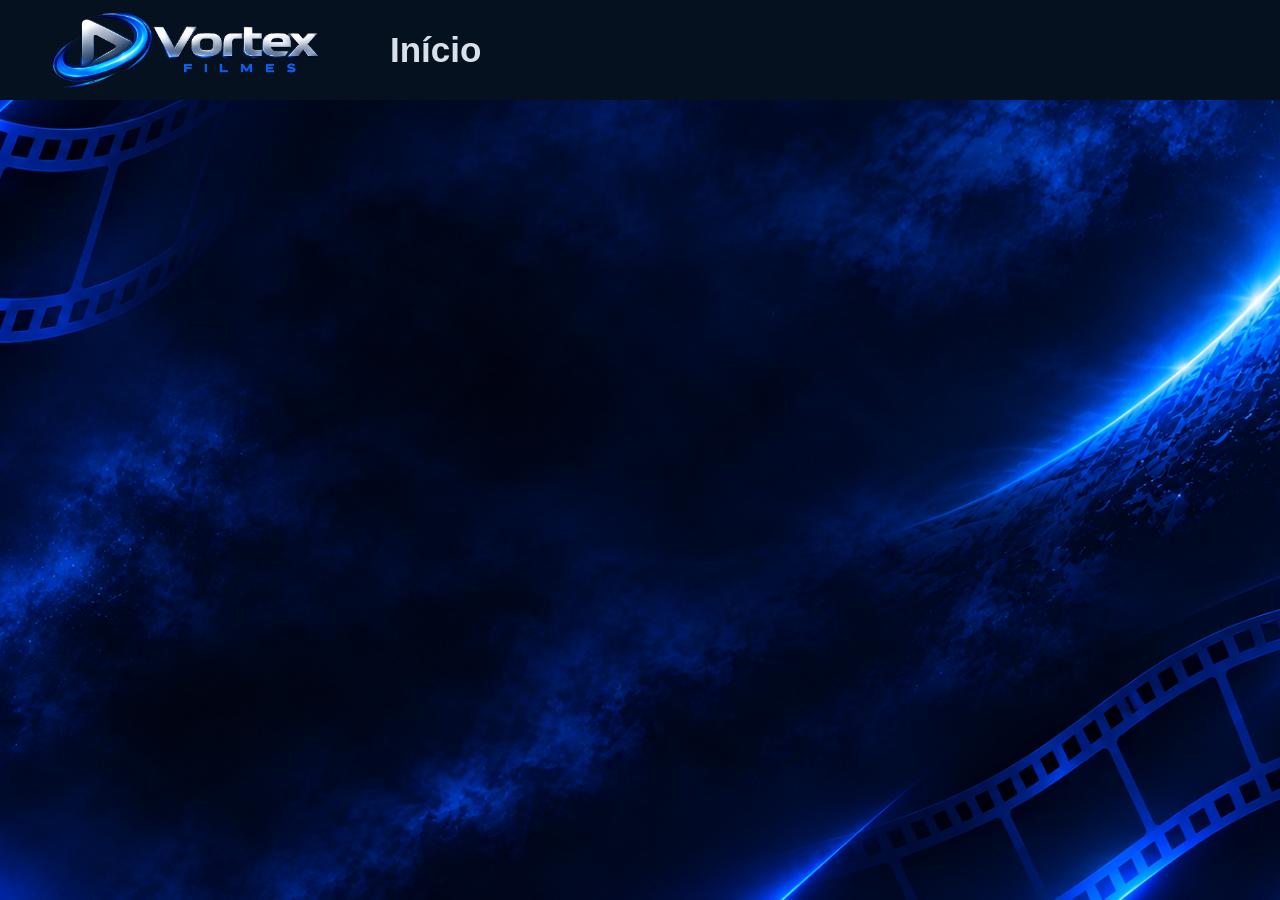
==== home.html @ 3ff37dae "refactor: organize project files and preserve original assets" ====
<!DOCTYPE html>
<html lang="pt-br">
<head>
    <meta charset="UTF-8">
    <meta name="viewport" content="width=device-width, initial-scale=1.0">
    <link rel="stylesheet" href="assets/styles/home.css">
    <title>Início | Vortex Filmes</title>
</head>
<body>
    <header>
        <img src="assets/images/branding/logo.png" alt="Logo Vortex">
        <p><a href="home.html">Início</a></p>
    </header>

    <main>
        <img src="assets/images/backgrounds/home.png" alt="Fundo">
    </main>


</body>
</html>
---- assets/styles/home.css ----
/* FORMATADO PARA DESKTOP */

* {
    margin: 0;
    padding: 0;
    box-sizing: border-box;
}

html, body {
    width: 100%;
    height: 100%;
    overflow-x: hidden;
    background-color: #000;
}

/* Cabeçalho configurado para aparecer na frente */
header {
    position: relative; /* Mantém o cabeçalho no fluxo normal da página */
    z-index: 10;        /* Garante que fique acima da imagem de fundo */
    background-color: #061120;
    height: 100px;
    width: 100vw;
    display: flex;
    align-items: center; /* Centraliza verticalmente a logo e o texto */
    color: #D9E0E9;
    gap: 70px;
}

header img {
    width: 270px;
    margin-left: 50px;
    object-fit: contain;
}

header a {
    text-decoration: none;
    color: #D9E0E9;
}

header p {
    font-family: Arial, Helvetica, sans-serif;
    font-weight: 700;
    font-size: 35px;
}

/* Imagem de fundo cobrindo a tela inteira atrás de tudo */
main img {
    position: absolute;
    top: 0;
    left: 0;
    width: 100vw;
    height: 100vh;
    object-fit: cover;
    z-index: 0; /* Fica no fundo */
}
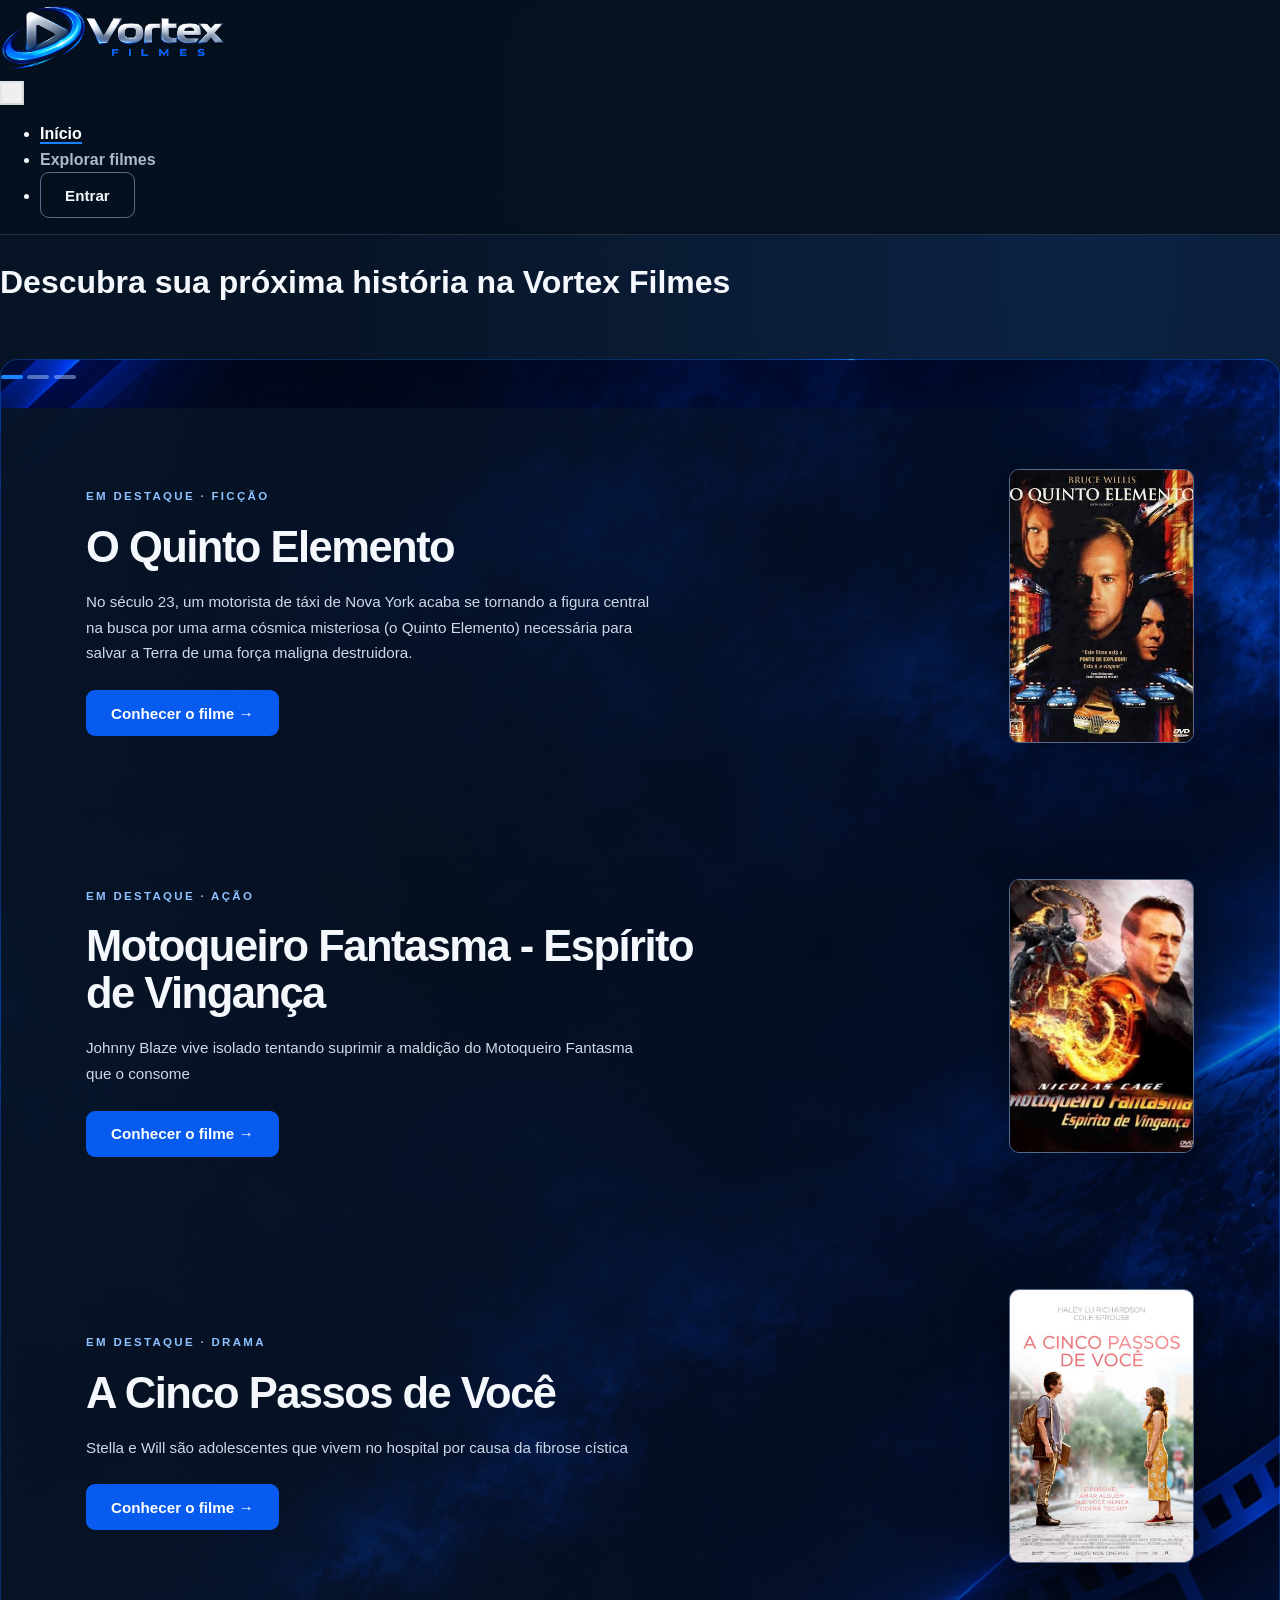
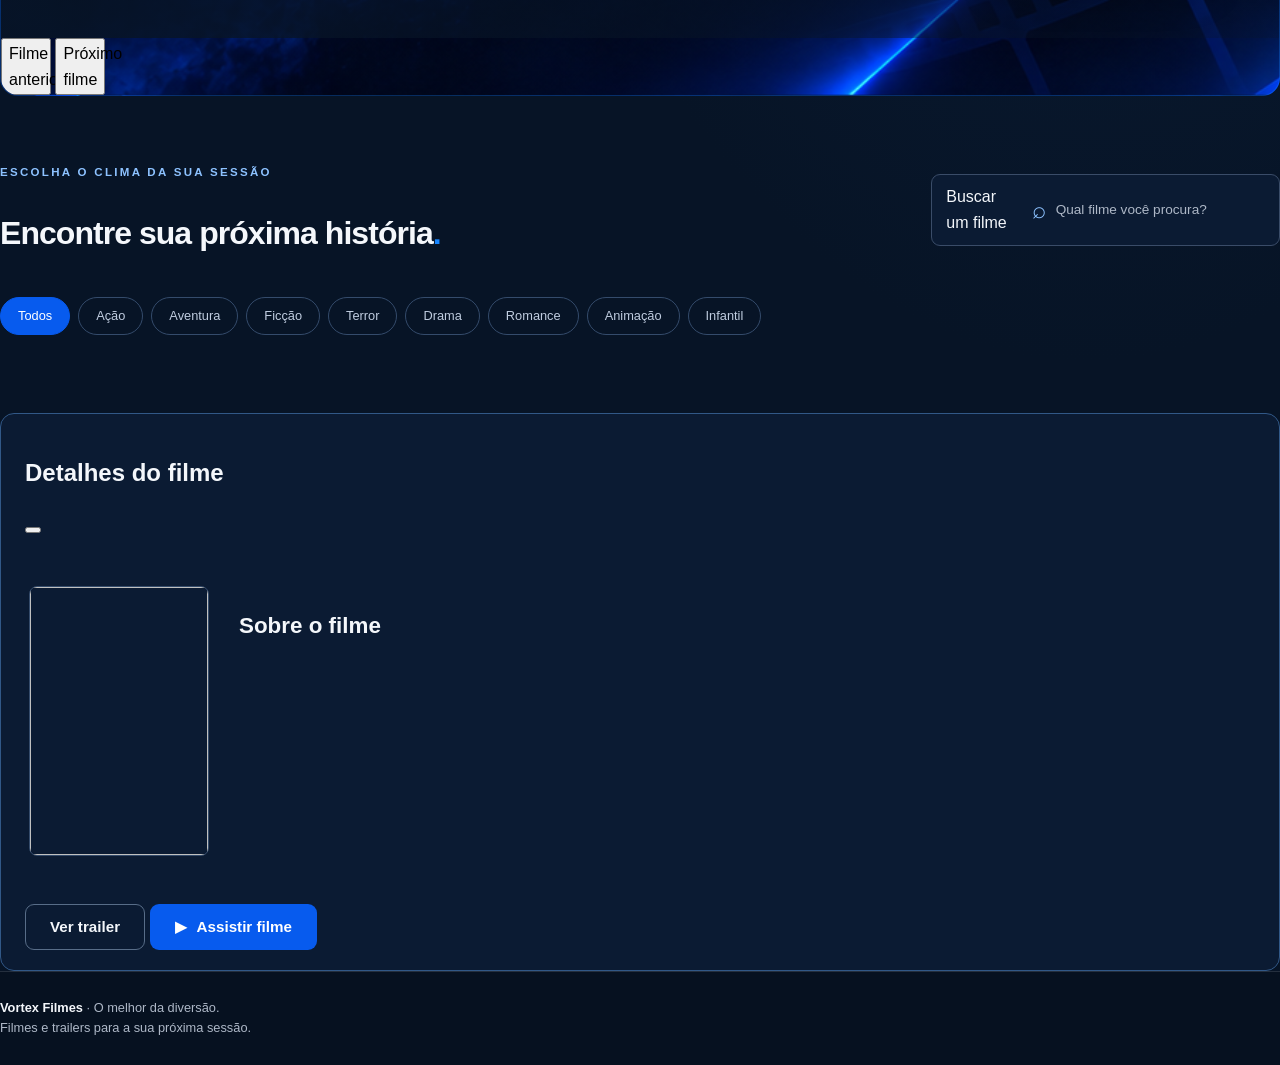
==== commit 874e22e8: "feat: complete responsive movie catalog and Portuguese video selection" ====
--- a/home.html
+++ b/home.html
@@ -1,21 +1,121 @@
 <!DOCTYPE html>
-<html lang="pt-br">
+<html lang="pt-BR" data-bs-theme="dark">
 <head>
     <meta charset="UTF-8">
     <meta name="viewport" content="width=device-width, initial-scale=1.0">
-    <link rel="stylesheet" href="assets/styles/home.css">
+    <meta name="description" content="Explore o catálogo da Vortex Filmes: ação, aventura, romance, terror e histórias para toda a família.">
     <title>Início | Vortex Filmes</title>
+    <link rel="stylesheet" href="vendor/bootstrap.min.css">
+    <link rel="stylesheet" href="css/main.css">
+    <link rel="stylesheet" href="css/home.css">
+    <script src="vendor/bootstrap.bundle.min.js" defer></script>
+    <script src="js/movies.js" defer></script>
+    <script src="js/home.js" defer></script>
 </head>
 <body>
-    <header>
-        <img src="assets/images/branding/logo.png" alt="Logo Vortex">
-        <p><a href="home.html">Início</a></p>
+    <a class="pular-conteudo" href="#catalogo">Pular para o catálogo</a>
+    <header class="cabecalho">
+        <nav class="navbar navbar-expand-md" aria-label="Navegação principal">
+            <div class="container">
+                <a class="marca" href="home.html" aria-label="Vortex Filmes, página inicial">
+                    <img src="images/logo.png" alt="Vortex Filmes" width="225" height="70">
+                </a>
+                <button class="navbar-toggler" type="button" data-bs-toggle="collapse" data-bs-target="#menu-principal" aria-controls="menu-principal" aria-expanded="false" aria-label="Abrir menu">
+                    <span class="navbar-toggler-icon"></span>
+                </button>
+                <div class="collapse navbar-collapse justify-content-end" id="menu-principal">
+                    <ul class="navbar-nav align-items-md-center">
+                        <li class="nav-item"><a class="nav-link" href="home.html" aria-current="page">Início</a></li>
+                        <li class="nav-item"><a class="nav-link" href="#catalogo">Explorar filmes</a></li>
+                        <li class="nav-item"><a class="botao-secundario" href="index.html">Entrar</a></li>
+                    </ul>
+                </div>
+            </div>
+        </nav>
     </header>
 
     <main>
-        <img src="assets/images/backgrounds/home.png" alt="Fundo">
+        <h1 class="visually-hidden">Descubra sua próxima história na Vortex Filmes</h1>
+        <div class="container">
+            <!-- O Bootstrap controla os slides, as setas e a navegação por toque. -->
+            <section class="secao-destaques" aria-label="Filmes em destaque">
+                <div id="carrossel-destaques" class="carousel slide" aria-roledescription="carrossel">
+                    <div class="carousel-indicators">
+                        <button type="button" data-bs-target="#carrossel-destaques" data-bs-slide-to="0" class="active" aria-current="true" aria-label="Destaque 1"></button>
+                        <button type="button" data-bs-target="#carrossel-destaques" data-bs-slide-to="1" aria-label="Destaque 2"></button>
+                        <button type="button" data-bs-target="#carrossel-destaques" data-bs-slide-to="2" aria-label="Destaque 3"></button>
+                    </div>
+                    <div class="carousel-inner" id="lista-destaques"></div>
+                    <button class="carousel-control-prev" type="button" data-bs-target="#carrossel-destaques" data-bs-slide="prev">
+                        <span class="carousel-control-prev-icon" aria-hidden="true"></span>
+                        <span class="visually-hidden">Filme anterior</span>
+                    </button>
+                    <button class="carousel-control-next" type="button" data-bs-target="#carrossel-destaques" data-bs-slide="next">
+                        <span class="carousel-control-next-icon" aria-hidden="true"></span>
+                        <span class="visually-hidden">Próximo filme</span>
+                    </button>
+                </div>
+            </section>
+
+            <section class="secao-catalogo" id="catalogo" aria-labelledby="titulo-catalogo">
+                <div class="cabecalho-catalogo">
+                    <div>
+                        <p class="sobretitulo">Escolha o clima da sua sessão</p>
+                        <h2 id="titulo-catalogo">Encontre sua próxima história<span class="texto-azul">.</span></h2>
+                        <p class="texto-secundario" id="contador-filmes" role="status" aria-live="polite"></p>
+                    </div>
+                    <form id="formulario-busca" class="busca-filmes" role="search">
+                        <label class="visually-hidden" for="busca">Buscar um filme</label>
+                        <span aria-hidden="true">⌕</span>
+                        <input type="search" id="busca" placeholder="Qual filme você procura?" autocomplete="off">
+                    </form>
+                </div>
+                <nav id="filtros-generos" class="filtros-generos" aria-label="Filtrar filmes por gênero"></nav>
+                <p id="nenhum-filme" class="nenhum-filme" hidden>Nenhum filme encontrado. Tente outro título ou escolha outro gênero.</p>
+                <div id="lista-filmes"></div>
+                <noscript><p>Ative o JavaScript para explorar os filmes e seus detalhes.</p></noscript>
+            </section>
+        </div>
     </main>
 
+    <!-- Uma única janela alterna entre sinopse e vídeo, sem sobrepor modais. -->
+    <div class="modal fade" id="janela-filme" tabindex="-1" aria-labelledby="titulo-filme" aria-hidden="true">
+        <div class="modal-dialog modal-xl modal-dialog-centered modal-dialog-scrollable">
+            <article class="modal-content">
+                <header class="modal-header">
+                    <h2 class="modal-title fs-5" id="titulo-filme">Detalhes do filme</h2>
+                    <button class="btn-close" type="button" data-bs-dismiss="modal" aria-label="Fechar detalhes do filme"></button>
+                </header>
+                <div class="modal-body">
+                    <section id="conteudo-detalhes" class="detalhes-filme" aria-label="Sinopse e informações">
+                        <img id="capa-filme" class="capa-detalhes" alt="">
+                        <div>
+                            <p class="sobretitulo" id="categoria-filme"></p>
+                            <p class="texto-secundario" id="ano-filme" hidden></p>
+                            <h3>Sobre o filme</h3>
+                            <p id="sinopse-filme" class="sinopse-filme"></p>
+                        </div>
+                    </section>
+                    <section id="conteudo-player" aria-label="Reprodução do vídeo" hidden>
+                        <p id="tipo-video" class="sobretitulo"></p>
+                        <iframe id="player-filme" class="player-filme" title="Reprodução do filme" referrerpolicy="strict-origin-when-cross-origin" allow="accelerometer; autoplay; clipboard-write; encrypted-media; gyroscope; picture-in-picture; web-share" allowfullscreen></iframe>
+                        <p class="ajuda-player">Se o vídeo não carregar, <a id="link-youtube" href="https://www.youtube.com/" target="_blank" rel="noopener noreferrer">abra no YouTube <span aria-hidden="true">↗</span></a>.</p>
+                    </section>
+                </div>
+                <footer class="modal-footer">
+                    <button class="botao-secundario" id="voltar-detalhes" type="button" hidden>← Voltar à sinopse</button>
+                    <button class="botao-secundario" id="ver-trailer" type="button">Ver trailer</button>
+                    <button class="botao-primario" id="assistir-filme" type="button"><span aria-hidden="true">▶</span> Assistir filme</button>
+                </footer>
+            </article>
+        </div>
+    </div>
 
+    <footer class="rodape">
+        <div class="container d-flex flex-wrap justify-content-between gap-2">
+            <p><strong>Vortex Filmes</strong> · O melhor da diversão.</p>
+            <p>Filmes e trailers para a sua próxima sessão.</p>
+        </div>
+    </footer>
 </body>
 </html>
--- a/css/main.css
+++ b/css/main.css
@@ -0,0 +1,217 @@
+/* A paleta e os componentes compartilhados mantêm a identidade da Vortex Filmes. */
+:root {
+    --fundo-principal: #071426;
+    --fundo-painel: #0b1b33;
+    --azul-principal: #075bee;
+    --azul-destaque: #1685ff;
+    --texto-principal: #f4f7fb;
+    --texto-secundario: #aeb8c7;
+    --borda-suave: rgba(174, 184, 199, 0.18);
+}
+
+* {
+    box-sizing: border-box;
+}
+
+html {
+    scroll-behavior: smooth;
+    scroll-padding-top: 105px;
+}
+
+body {
+    margin: 0;
+    background: var(--fundo-principal);
+    color: var(--texto-principal);
+    font-family: Arial, Helvetica, sans-serif;
+    line-height: 1.6;
+    min-width: 320px;
+}
+
+a {
+    color: inherit;
+    text-decoration: none;
+}
+
+a:hover {
+    color: #fff;
+}
+
+button, input {
+    font: inherit;
+}
+
+button, a, input {
+    -webkit-tap-highlight-color: transparent;
+}
+
+:focus-visible {
+    outline: 3px solid #85bcff;
+    outline-offset: 5px;
+}
+
+[hidden] {
+    display: none !important;
+}
+
+.pular-conteudo {
+    position: fixed;
+    top: -80px;
+    left: 16px;
+    z-index: 2000;
+    padding: 10px 18px;
+    background: var(--azul-principal);
+    border-radius: 8px;
+}
+
+.pular-conteudo:focus {
+    top: 12px;
+}
+
+.cabecalho {
+    position: sticky;
+    top: 0;
+    z-index: 1020;
+    background: rgba(6, 17, 32, 0.96);
+    border-bottom: 1px solid var(--borda-suave);
+    backdrop-filter: blur(14px);
+}
+
+.cabecalho .navbar {
+    min-height: 90px;
+}
+
+.marca img {
+    display: block;
+    width: 225px;
+    height: auto;
+}
+
+.cabecalho .navbar-nav {
+    gap: 20px;
+}
+
+.cabecalho .nav-link {
+    color: var(--texto-secundario);
+    font-weight: 600;
+}
+
+.cabecalho .nav-link:hover, .cabecalho .nav-link[aria-current="page"] {
+    color: #fff;
+}
+
+.cabecalho .nav-link[aria-current="page"] {
+    box-shadow: 0 2px var(--azul-destaque);
+}
+
+.navbar-toggler {
+    border-color: var(--borda-suave);
+    padding: 10px;
+}
+
+.botao-primario, .botao-secundario {
+    display: inline-flex;
+    align-items: center;
+    justify-content: center;
+    gap: 10px;
+    min-height: 46px;
+    padding: 11px 24px;
+    border: 1px solid transparent;
+    border-radius: 9px;
+    font-weight: 700;
+    font-size: 0.95rem;
+    line-height: 1.4;
+    transition: background 160ms, border-color 160ms, transform 160ms;
+}
+
+.botao-primario {
+    background: var(--azul-principal);
+    color: #fff;
+}
+
+.botao-primario:hover {
+    background: #176bfa;
+    color: #fff;
+    transform: translateY(-1px);
+}
+
+.botao-secundario {
+    background: transparent;
+    color: var(--texto-principal);
+    border-color: #586d88;
+}
+
+.botao-secundario:hover {
+    background: rgba(22, 133, 255, 0.1);
+    border-color: var(--azul-destaque);
+}
+
+.sobretitulo {
+    color: #8dc2ff;
+    font-size: 0.72rem;
+    font-weight: 700;
+    letter-spacing: 0.2em;
+    text-transform: uppercase;
+}
+
+.texto-secundario {
+    color: var(--texto-secundario);
+}
+
+.texto-azul {
+    color: var(--azul-destaque);
+}
+
+.rodape {
+    padding: 26px 0;
+    border-top: 1px solid var(--borda-suave);
+    background: #061120;
+    color: var(--texto-secundario);
+    font-size: 0.8rem;
+}
+
+.rodape p {
+    margin: 0;
+}
+
+.rodape strong {
+    color: var(--texto-principal);
+}
+
+/* Os elementos acompanham a largura disponível, sem margens negativas. */
+@media (max-width: 767.98px) {
+    .cabecalho .navbar {
+        min-height: 76px;
+    }
+
+    .marca img {
+        width: 175px;
+    }
+
+    .cabecalho .navbar-nav {
+        padding: 18px 0;
+        gap: 12px;
+    }
+
+    .cabecalho .nav-link[aria-current="page"] {
+        box-shadow: none;
+        color: #8dc2ff;
+    }
+
+    .rodape {
+        padding: 22px 0;
+    }
+
+}
+
+/* Respeita quem prefere reduzir animações no aparelho. */
+@media (prefers-reduced-motion: reduce) {
+    html {
+        scroll-behavior: auto;
+    }
+
+    *, *::before, *::after {
+        animation-duration: 0.01ms !important;
+        transition-duration: 0.01ms !important;
+    }
+
+}
--- a/css/home.css
+++ b/css/home.css
@@ -0,0 +1,441 @@
+/* O cenário azul e as capas originais formam a base visual do catálogo. */
+body {
+    background: radial-gradient(ellipse at 85% 10%, #0c2343 0%, var(--fundo-principal) 50%);
+}
+
+.secao-destaques {
+    padding-top: 30px;
+}
+
+.carousel {
+    border: 1px solid rgba(22, 133, 255, 0.3);
+    border-radius: 18px;
+    overflow: hidden;
+    background: #08172c url("../images/home-background.png") center / cover;
+}
+
+.destaque {
+    display: flex;
+    align-items: center;
+    justify-content: space-between;
+    gap: 45px;
+    min-height: 410px;
+    padding: 48px 85px 62px;
+    background: linear-gradient(90deg, rgba(7, 20, 38, 0.93), rgba(7, 20, 38, 0.24));
+}
+
+.destaque-texto {
+    max-width: 650px;
+}
+
+.destaque h2 {
+    margin: 18px 0;
+    font-size: clamp(1.8rem, 3.4vw, 3rem);
+    line-height: 1.08;
+    font-weight: 800;
+    letter-spacing: -0.035em;
+}
+
+.destaque .resumo-destaque {
+    color: #ced9e8;
+    max-width: 570px;
+    font-size: 0.95rem;
+    line-height: 1.7;
+    margin-bottom: 24px;
+}
+
+.destaque img {
+    width: 185px;
+    height: 274px;
+    flex-shrink: 0;
+    object-fit: cover;
+    border: 1px solid #526a8b;
+    border-radius: 10px;
+    box-shadow: 0 15px 45px rgba(0, 0, 0, 0.5);
+}
+
+.carousel-control-prev, .carousel-control-next {
+    width: 50px;
+}
+
+.carousel-control-prev-icon, .carousel-control-next-icon {
+    width: 20px;
+}
+
+.carousel-indicators {
+    margin-bottom: 22px;
+}
+
+.carousel-indicators [data-bs-target] {
+    width: 22px;
+    height: 4px;
+    border: none;
+    border-radius: 6px;
+    background-color: #b7d6ff;
+    opacity: 0.45;
+}
+
+.carousel-indicators .active {
+    background-color: #1685ff;
+    opacity: 1;
+}
+
+.secao-catalogo {
+    padding: 55px 0 70px;
+}
+
+.cabecalho-catalogo {
+    display: flex;
+    align-items: center;
+    justify-content: space-between;
+    flex-wrap: wrap;
+    gap: 20px;
+}
+
+.cabecalho-catalogo h2 {
+    font-size: clamp(1.6rem, 2.5vw, 2rem);
+    font-weight: 700;
+    letter-spacing: -0.03em;
+    margin-bottom: 10px;
+}
+
+.cabecalho-catalogo .sobretitulo {
+    margin-bottom: 8px;
+}
+
+#contador-filmes {
+    font-size: 0.85rem;
+    margin: 0;
+}
+
+.busca-filmes {
+    display: flex;
+    align-items: center;
+    gap: 10px;
+    min-width: 270px;
+    padding: 9px 14px;
+    border: 1px solid #3a4c68;
+    border-radius: 9px;
+    background: #0b1b33;
+}
+
+.busca-filmes span {
+    font-size: 1.5rem;
+    line-height: 1;
+    color: #8dc2ff;
+}
+
+.busca-filmes input {
+    width: 100%;
+    min-width: 0;
+    padding: 5px 0;
+    border: 0;
+    background: transparent;
+    color: #fff;
+    font-size: 0.85rem;
+}
+
+.busca-filmes input::placeholder {
+    color: var(--texto-secundario);
+}
+
+.busca-filmes:focus-within {
+    border-color: #1685ff;
+}
+
+.filtros-generos {
+    display: flex;
+    flex-wrap: wrap;
+    gap: 8px;
+    padding: 28px 0 8px;
+}
+
+.filtro-genero {
+    min-height: 38px;
+    padding: 7px 17px;
+    border: 1px solid #344b6b;
+    border-radius: 30px;
+    background: transparent;
+    color: #c0cde0;
+    font-size: 0.8rem;
+}
+
+.filtro-genero:hover {
+    border-color: #1685ff;
+    color: #fff;
+}
+
+.filtro-genero[aria-pressed="true"] {
+    background: #075bee;
+    border-color: #075bee;
+    color: #fff;
+}
+
+.grupo-filmes {
+    padding-top: 30px;
+}
+
+.titulo-grupo {
+    display: flex;
+    align-items: center;
+    gap: 15px;
+    margin: 0 0 20px;
+    font-size: 1.2rem;
+    font-weight: 700;
+}
+
+.titulo-grupo::after {
+    content: "";
+    height: 1px;
+    flex: 1;
+    background: linear-gradient(90deg, #23599b, transparent);
+}
+
+.grade-filmes {
+    display: grid;
+    grid-template-columns: repeat(6, minmax(0, 1fr));
+    gap: 18px;
+}
+
+.cartao-filme {
+    width: 100%;
+    display: block;
+    padding: 0;
+    border: 1px solid #293f5f;
+    border-radius: 10px;
+    background: #0b1b33;
+    color: #fff;
+    text-align: left;
+    overflow: hidden;
+    transition: transform 180ms, border-color 180ms, box-shadow 180ms;
+}
+
+.cartao-filme:hover {
+    transform: translateY(-5px);
+    border-color: #1685ff;
+    box-shadow: 0 12px 25px rgba(0, 0, 0, 0.28);
+}
+
+.cartao-filme img {
+    display: block;
+    width: 100%;
+    aspect-ratio: 2 / 3;
+    object-fit: cover;
+    background: #142a46;
+}
+
+.informacoes-cartao {
+    position: relative;
+    padding: 14px 12px;
+}
+
+.informacoes-cartao h4 {
+    display: -webkit-box;
+    -webkit-line-clamp: 2;
+    -webkit-box-orient: vertical;
+    overflow: hidden;
+    min-height: 2.8em;
+    font-size: 0.85rem;
+    font-weight: 700;
+    line-height: 1.4;
+    margin: 0 0 8px;
+}
+
+.informacoes-cartao p {
+    margin: 0;
+    font-size: 0.7rem;
+    color: var(--texto-secundario);
+}
+
+.abrir-cartao {
+    position: absolute;
+    right: 11px;
+    bottom: 11px;
+    display: grid;
+    place-items: center;
+    width: 22px;
+    height: 22px;
+    border-radius: 50%;
+    background: #075bee;
+    color: #fff;
+    font-size: 0.65rem;
+}
+
+.nenhum-filme {
+    padding: 60px 20px;
+    text-align: center;
+    color: var(--texto-secundario);
+}
+
+.modal-content {
+    background: #0b1b33;
+    border: 1px solid #315887;
+    border-radius: 14px;
+}
+
+.modal-header, .modal-footer {
+    border-color: var(--borda-suave);
+    padding: 20px 24px;
+}
+
+.modal-body {
+    padding: 28px;
+}
+
+.detalhes-filme {
+    display: grid;
+    grid-template-columns: 180px 1fr;
+    gap: 30px;
+    align-items: start;
+}
+
+.capa-detalhes {
+    display: block;
+    width: 100%;
+    aspect-ratio: 2 / 3;
+    object-fit: cover;
+    border-radius: 8px;
+    border: 1px solid #344b6b;
+}
+
+.detalhes-filme h3 {
+    font-size: 1.4rem;
+    font-weight: 700;
+    margin-bottom: 18px;
+}
+
+.sinopse-filme {
+    color: #d9e0e9;
+    font-size: 0.95rem;
+    line-height: 1.85;
+}
+
+.player-filme {
+    display: block;
+    width: 100%;
+    aspect-ratio: 16 / 9;
+    min-height: 200px;
+    border: 0;
+    border-radius: 8px;
+    background: #000;
+}
+
+.ajuda-player {
+    margin: 15px 0 0;
+    font-size: 0.8rem;
+    color: var(--texto-secundario);
+}
+
+.ajuda-player a {
+    color: #8dc2ff;
+    text-decoration: underline;
+    text-underline-offset: 3px;
+}
+
+/* A quantidade de colunas diminui para que as capas continuem legíveis. */
+@media (max-width: 1199.98px) {
+    .grade-filmes {
+        grid-template-columns: repeat(4, minmax(0, 1fr));
+    }
+
+}
+
+@media (max-width: 767.98px) {
+    .destaque {
+        min-height: 360px;
+        padding: 36px 45px 55px;
+        gap: 20px;
+    }
+
+    .destaque img {
+        width: 130px;
+        height: 195px;
+    }
+
+    .destaque h2 {
+        font-size: 1.8rem;
+    }
+
+    .destaque .resumo-destaque {
+        font-size: 0.8rem;
+    }
+
+    .grade-filmes {
+        grid-template-columns: repeat(3, minmax(0, 1fr));
+        gap: 12px;
+    }
+
+    .busca-filmes {
+        width: 100%;
+    }
+
+    .secao-catalogo {
+        padding-top: 36px;
+    }
+
+    .detalhes-filme {
+        grid-template-columns: 120px 1fr;
+        gap: 18px;
+    }
+
+    .modal-body {
+        padding: 20px;
+    }
+
+}
+
+@media (max-width: 575.98px) {
+    .secao-destaques {
+        padding-top: 18px;
+    }
+
+    .destaque {
+        min-height: 340px;
+        padding: 32px 38px 50px;
+    }
+
+    .destaque img {
+        display: none;
+    }
+
+    .destaque .resumo-destaque {
+        font-size: 0.85rem;
+    }
+
+    .destaque h2 {
+        font-size: 2rem;
+    }
+
+    .carousel-control-prev, .carousel-control-next {
+        width: 30px;
+    }
+
+    .grade-filmes {
+        grid-template-columns: repeat(2, minmax(0, 1fr));
+    }
+
+    .filtro-genero {
+        padding-inline: 13px;
+    }
+
+    .detalhes-filme {
+        grid-template-columns: 1fr;
+    }
+
+    .capa-detalhes {
+        width: 130px;
+    }
+
+    .modal-footer {
+        padding: 16px;
+        gap: 8px;
+    }
+
+    .modal-footer button {
+        flex: 1;
+        margin: 0;
+        padding-inline: 12px;
+        font-size: 0.8rem;
+    }
+
+}
